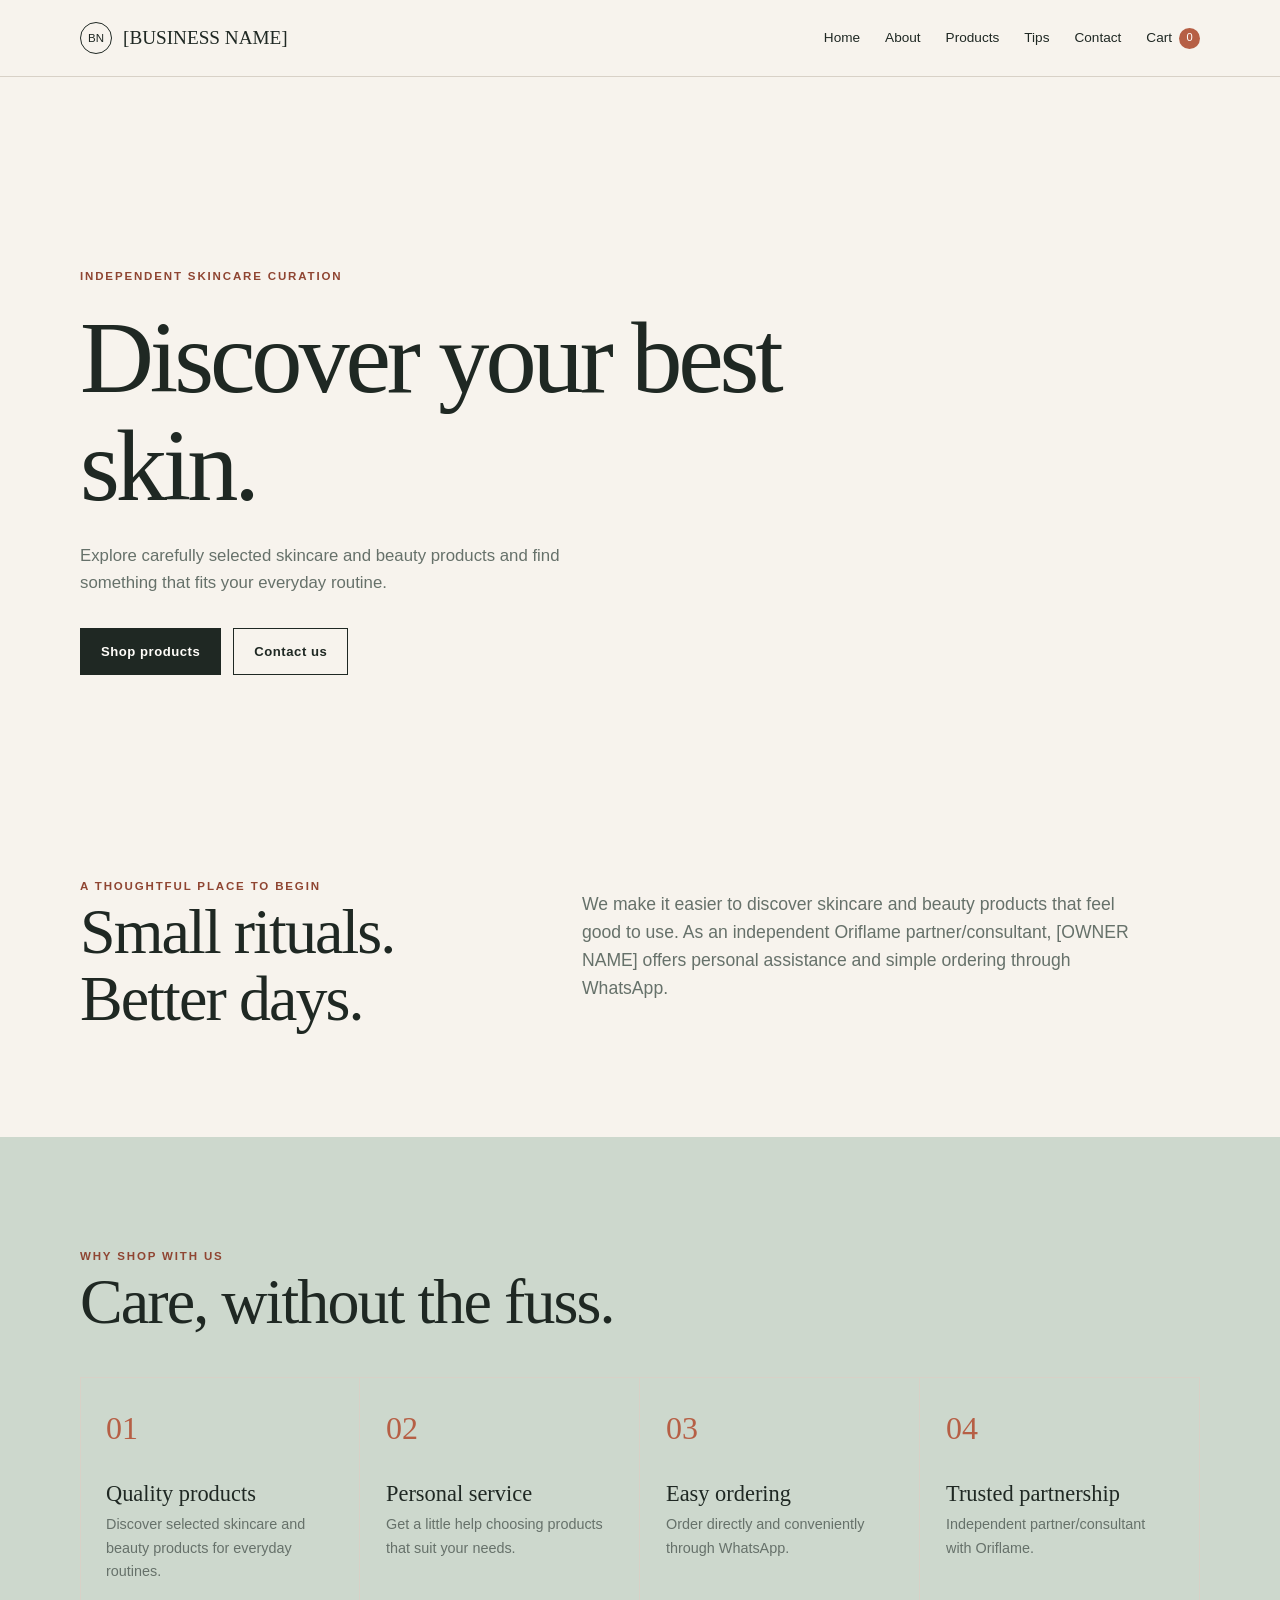
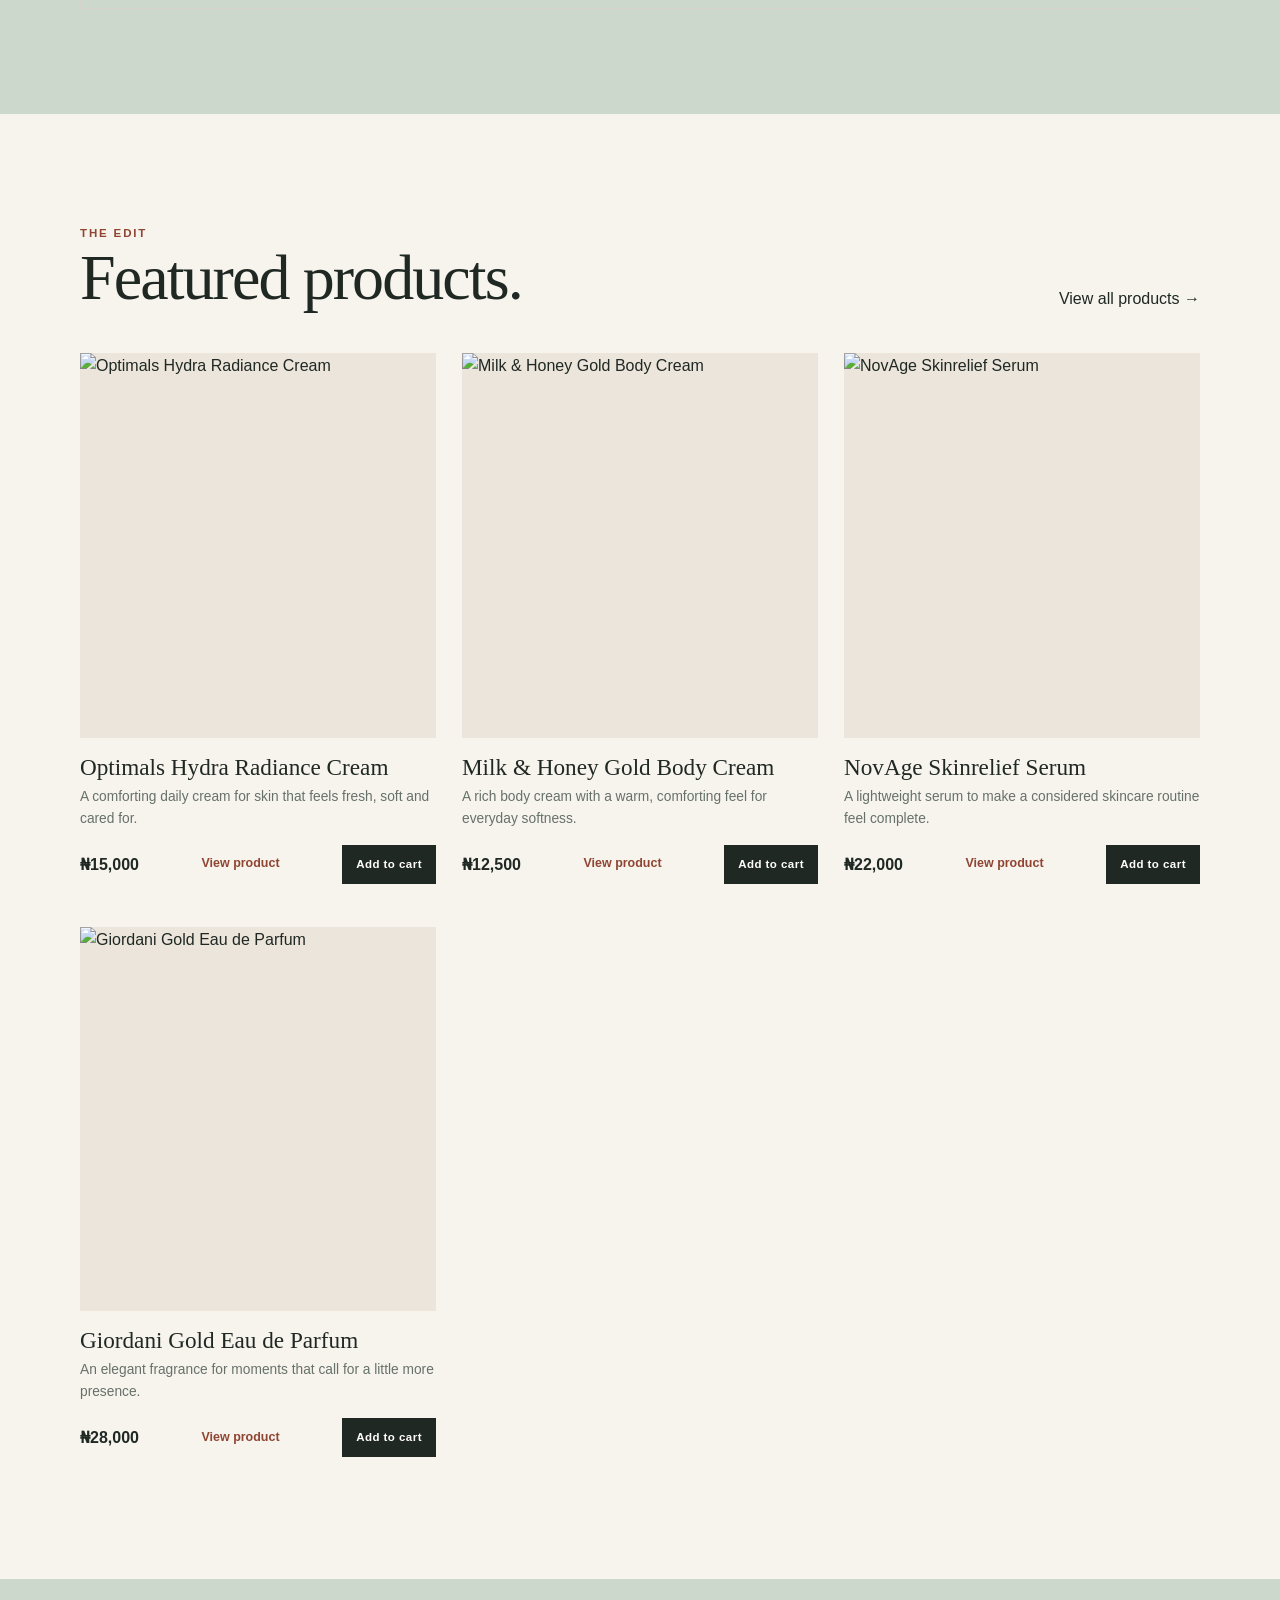
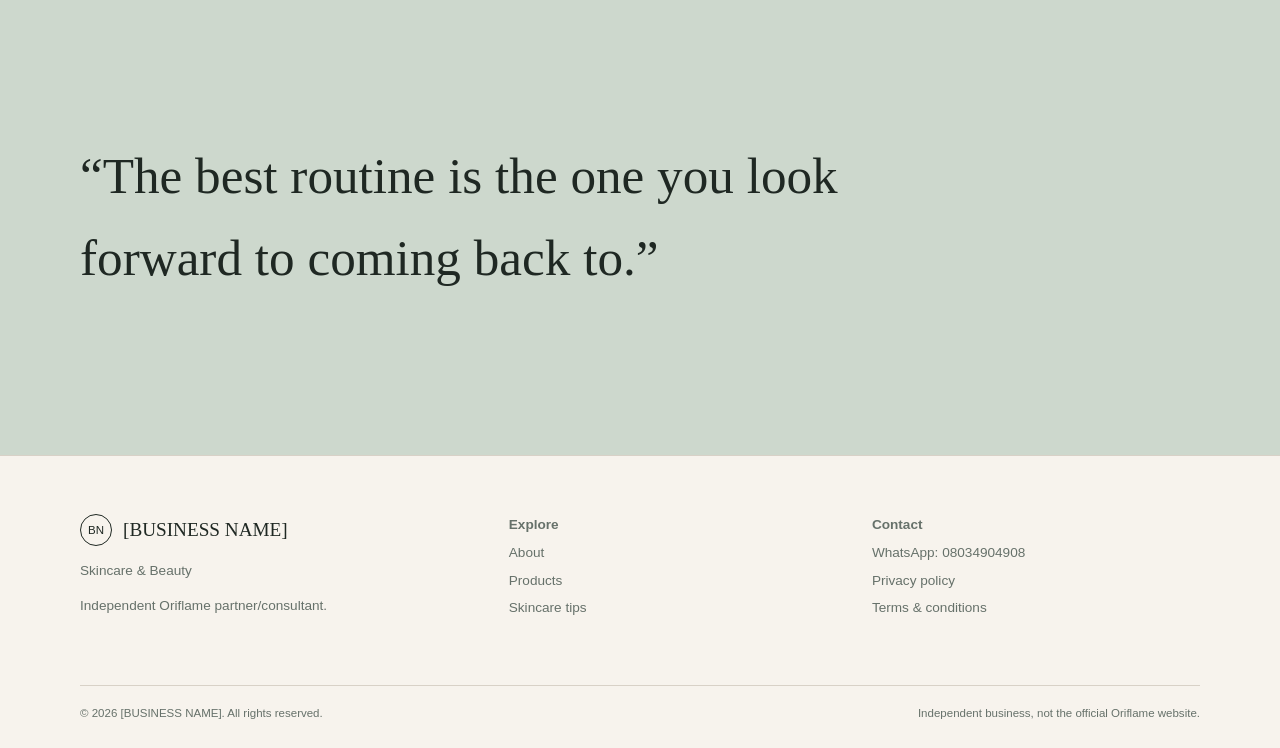
==== index.html @ ef8a7ad8 "Add files via upload" ====
<!doctype html><html lang="en"><head><meta charset="utf-8"><meta name="viewport" content="width=device-width, initial-scale=1"><title>[BUSINESS NAME] | Skincare & Beauty</title><meta name="description" content="Explore selected skincare and beauty products from [BUSINESS NAME], an independent Oriflame partner/consultant."><meta property="og:title" content="[BUSINESS NAME] | Skincare & Beauty"><link rel="stylesheet" href="css/style.css"></head><body><header class="site-header"><div class="container nav"><a class="logo" href="index.html"><span class="logo-mark">BN</span><span>[BUSINESS NAME]</span></a><button class="menu-toggle" aria-label="Open menu">☰</button><nav class="nav-links"><a href="index.html">Home</a><a href="about.html">About</a><a href="products.html">Products</a><a href="skincare-tips.html">Tips</a><a href="contact.html">Contact</a><a class="cart-link" href="cart.html">Cart <span class="cart-count">0</span></a></nav></div></header><main><section class="hero"><div class="container hero-content reveal"><span class="eyebrow">Independent skincare curation</span><h1>Discover your best skin.</h1><p class="lead">Explore carefully selected skincare and beauty products and find something that fits your everyday routine.</p><div class="hero-actions"><a class="button" href="products.html">Shop products</a><a class="button secondary" href="contact.html">Contact us</a></div></div></section><section class="section"><div class="container intro-grid"><div><span class="eyebrow">A thoughtful place to begin</span><h2>Small rituals. Better days.</h2></div><p>We make it easier to discover skincare and beauty products that feel good to use. As an independent Oriflame partner/consultant, [OWNER NAME] offers personal assistance and simple ordering through WhatsApp.</p></div></section><section class="section band"><div class="container"><div class="section-head"><div><span class="eyebrow">Why shop with us</span><h2>Care, without the fuss.</h2></div></div><div class="feature-grid"><div class="feature"><span class="feature-number">01</span><h3>Quality products</h3><p>Discover selected skincare and beauty products for everyday routines.</p></div><div class="feature"><span class="feature-number">02</span><h3>Personal service</h3><p>Get a little help choosing products that suit your needs.</p></div><div class="feature"><span class="feature-number">03</span><h3>Easy ordering</h3><p>Order directly and conveniently through WhatsApp.</p></div><div class="feature"><span class="feature-number">04</span><h3>Trusted partnership</h3><p>Independent partner/consultant with Oriflame.</p></div></div></div></section><section class="section"><div class="container"><div class="section-head"><div><span class="eyebrow">The edit</span><h2>Featured products.</h2></div><a class="text-link" href="products.html">View all products →</a></div><div id="featured-products" class="product-grid"></div></div></section><section class="section band"><div class="container"><p class="quote">“The best routine is the one you look forward to coming back to.”</p></div></section></main><footer class="site-footer"><div class="container footer-grid"><div><a class="logo" href="index.html"><span class="logo-mark">BN</span><span>[BUSINESS NAME]</span></a><p>Skincare & Beauty</p><p>Independent Oriflame partner/consultant.</p></div><div class="footer-links"><strong>Explore</strong><a href="about.html">About</a><a href="products.html">Products</a><a href="skincare-tips.html">Skincare tips</a></div><div class="footer-links"><strong>Contact</strong><a href="contact.html">WhatsApp: 08034904908</a><a href="privacy.html">Privacy policy</a><a href="terms.html">Terms & conditions</a></div></div><div class="container footer-bottom"><span>© 2026 [BUSINESS NAME]. All rights reserved.</span><span>Independent business, not the official Oriflame website.</span></div></footer><script src="js/products.js"></script><script src="js/main.js"></script><script>document.getElementById('featured-products').innerHTML = products.filter(product => product.featured).map(renderProductCard).join('');</script></body></html>
---- css/style.css ----
:root {
  --paper: #f7f3ed;
  --paper-deep: #ece5db;
  --ink: #1f2823;
  --muted: #66716a;
  --line: #d8d1c7;
  --accent: #b65f45;
  --accent-dark: #8f4532;
  --sage: #cdd8cd;
  --white: #fffdf9;
  --serif: Georgia, 'Times New Roman', serif;
  --sans: 'Trebuchet MS', Arial, sans-serif;
}

* { box-sizing: border-box; }
html { scroll-behavior: smooth; }
body { margin: 0; color: var(--ink); background: var(--paper); font-family: var(--sans); line-height: 1.6; }
img { display: block; max-width: 100%; }
a { color: inherit; text-decoration: none; }
button, input, select, textarea { font: inherit; }
button { cursor: pointer; }
.container { width: min(1120px, calc(100% - 40px)); margin: 0 auto; }
.eyebrow { color: var(--accent-dark); font-size: .72rem; font-weight: 700; letter-spacing: .16em; text-transform: uppercase; }
h1, h2, h3 { margin: 0; font-family: var(--serif); font-weight: 400; line-height: 1.05; }
h1 { font-size: clamp(3.5rem, 8vw, 7.25rem); letter-spacing: -.04em; }
h2 { font-size: clamp(2.3rem, 5vw, 4.5rem); letter-spacing: -.03em; }
h3 { font-size: 1.7rem; }
.lead { max-width: 540px; color: var(--muted); font-size: 1.05rem; }
.site-header { position: sticky; top: 0; z-index: 20; border-bottom: 1px solid var(--line); background: rgba(247,243,237,.94); backdrop-filter: blur(12px); }
.nav { display: flex; align-items: center; justify-content: space-between; min-height: 76px; gap: 20px; }
.logo { display: flex; align-items: center; gap: 11px; font-family: var(--serif); font-size: 1.2rem; }
.logo-mark { display: grid; place-items: center; width: 32px; height: 32px; border: 1px solid var(--ink); border-radius: 50%; font-family: var(--sans); font-size: .72rem; }
.nav-links { display: flex; align-items: center; gap: 25px; font-size: .85rem; }
.nav-links a:hover, .text-link:hover { color: var(--accent-dark); }
.cart-link { display: inline-flex; align-items: center; gap: 7px; }
.cart-count { display: grid; place-items: center; width: 21px; height: 21px; border-radius: 50%; background: var(--accent); color: white; font-size: .7rem; }
.menu-toggle { display: none; border: 0; background: none; font-size: 1.5rem; }
.button { display: inline-flex; align-items: center; justify-content: center; border: 1px solid var(--ink); padding: 12px 20px; background: var(--ink); color: var(--white); font-size: .82rem; font-weight: 700; letter-spacing: .04em; transition: .2s ease; }
.button:hover { background: var(--accent-dark); border-color: var(--accent-dark); transform: translateY(-2px); }
.button.secondary { background: transparent; color: var(--ink); }
.button.secondary:hover { background: var(--ink); color: var(--white); }
.button.small { padding: 9px 13px; font-size: .72rem; }
.button:disabled { opacity: .45; cursor: not-allowed; transform: none; }
.hero { min-height: 690px; display: grid; align-items: end; background: linear-gradient(90deg, rgba(247,243,237,.98) 0%, rgba(247,243,237,.77) 43%, rgba(247,243,237,.08) 100%), url('https://images.unsplash.com/photo-1556229010-6c3f2c9ca5f8?auto=format&fit=crop&w=1800&q=85') center/cover; }
.hero-content { padding: 110px 0 92px; }
.hero h1 { max-width: 720px; margin: 17px 0 24px; }
.hero-actions { display: flex; gap: 12px; margin-top: 31px; }
.section { padding: 105px 0; }
.section-head { display: flex; align-items: end; justify-content: space-between; gap: 30px; margin-bottom: 42px; }
.section-head h2 { max-width: 600px; }
.intro-grid { display: grid; grid-template-columns: .8fr 1.2fr; gap: 90px; align-items: start; }
.intro-grid p { max-width: 570px; color: var(--muted); font-size: 1.1rem; }
.feature-grid { display: grid; grid-template-columns: repeat(4, 1fr); gap: 1px; border-top: 1px solid var(--line); border-left: 1px solid var(--line); }
.feature { min-height: 210px; padding: 25px; border-right: 1px solid var(--line); border-bottom: 1px solid var(--line); }
.feature-number { color: var(--accent); font-family: var(--serif); font-size: 2rem; }
.feature h3 { margin: 28px 0 8px; font-size: 1.4rem; }
.feature p { margin: 0; color: var(--muted); font-size: .9rem; }
.product-grid { display: grid; grid-template-columns: repeat(3, 1fr); gap: 26px; }
.product-card { position: relative; }
.product-image { display: block; aspect-ratio: 1 / 1.08; overflow: hidden; background: var(--paper-deep); }
.product-image img { width: 100%; height: 100%; object-fit: cover; transition: transform .5s ease; }
.product-card:hover .product-image img { transform: scale(1.04); }
.product-info { padding: 17px 0; }
.product-info h3 { font-size: 1.45rem; }
.product-desc { min-height: 48px; margin: 7px 0 11px; color: var(--muted); font-size: .86rem; }
.price { font-weight: 700; }
.product-actions { display: flex; align-items: center; justify-content: space-between; gap: 10px; }
.product-actions .text-link { color: var(--accent-dark); font-size: .78rem; font-weight: 700; }
.band { background: var(--sage); }
.quote { max-width: 760px; font-family: var(--serif); font-size: clamp(2rem, 4vw, 3.5rem); }
.page-hero { padding: 92px 0 70px; background: var(--paper-deep); }
.page-hero h1 { font-size: clamp(3rem, 7vw, 6rem); margin-top: 15px; }
.filters { display: flex; flex-wrap: wrap; align-items: center; gap: 9px; margin-bottom: 34px; }
.filter { border: 1px solid var(--line); padding: 9px 14px; background: transparent; color: var(--muted); font-size: .77rem; }
.filter.active, .filter:hover { border-color: var(--ink); background: var(--ink); color: var(--white); }
.search { width: 230px; margin-left: auto; border: 1px solid var(--line); padding: 10px 13px; background: var(--white); color: var(--ink); }
.detail { display: grid; grid-template-columns: 1fr 1fr; gap: 72px; padding: 75px 0 110px; }
.detail-main-image { aspect-ratio: 1 / 1; background: var(--paper-deep); object-fit: cover; width: 100%; }
.detail-info h1 { margin: 13px 0 16px; font-size: clamp(2.7rem, 5vw, 5rem); }
.detail-info .price { font-size: 1.2rem; }
.detail-copy { margin: 28px 0; color: var(--muted); }
.detail-list { padding: 17px 0; border-top: 1px solid var(--line); }
.detail-list strong { display: block; margin-bottom: 4px; }
.detail-list span { color: var(--muted); }
.quantity { display: inline-flex; align-items: center; border: 1px solid var(--line); margin-right: 10px; }
.quantity button { width: 36px; height: 42px; border: 0; background: transparent; font-size: 1.2rem; }
.quantity span { min-width: 28px; text-align: center; }
.cart-layout { display: grid; grid-template-columns: 1.4fr .6fr; gap: 70px; padding: 60px 0 110px; }
.cart-row { display: grid; grid-template-columns: 76px 1fr auto auto; align-items: center; gap: 18px; padding: 18px 0; border-bottom: 1px solid var(--line); }
.cart-row img { width: 76px; height: 76px; object-fit: cover; background: var(--paper-deep); }
.cart-row h3 { font-size: 1.25rem; }
.cart-row p { margin: 3px 0 0; color: var(--muted); font-size: .82rem; }
.remove { border: 0; background: none; color: var(--accent-dark); font-size: .78rem; }
.summary { align-self: start; padding: 25px; background: var(--white); }
.summary h3 { margin-bottom: 22px; }
.summary-line { display: flex; justify-content: space-between; padding: 11px 0; border-bottom: 1px solid var(--line); }
.summary-total { display: flex; justify-content: space-between; padding: 19px 0; font-weight: 700; }
.form-grid { display: grid; grid-template-columns: 1fr 1fr; gap: 18px; }
.field { display: flex; flex-direction: column; gap: 6px; }
.field.full { grid-column: 1 / -1; }
.field label { font-size: .78rem; font-weight: 700; }
.field input, .field textarea, .field select { width: 100%; border: 1px solid var(--line); padding: 12px; background: var(--white); color: var(--ink); }
.field textarea { min-height: 100px; resize: vertical; }
.notice { margin: 20px 0; padding: 14px 16px; background: #f2ddd4; color: #713729; font-size: .85rem; }
.article-grid { display: grid; grid-template-columns: repeat(3, 1fr); gap: 28px; }
.article img { aspect-ratio: 1.35; width: 100%; object-fit: cover; }
.article h3 { margin: 16px 0 7px; }
.article p { margin: 0 0 12px; color: var(--muted); font-size: .9rem; }
.prose { max-width: 760px; padding: 60px 0 100px; }
.prose h2 { margin: 44px 0 13px; font-size: 2.2rem; }
.prose p, .prose li { color: var(--muted); }
.contact-grid { display: grid; grid-template-columns: .8fr 1.2fr; gap: 90px; padding: 70px 0 110px; }
.contact-item { padding: 22px 0; border-bottom: 1px solid var(--line); }
.contact-item strong { display: block; font-family: var(--serif); font-size: 1.4rem; }
.contact-item span { color: var(--muted); }
.site-footer { padding: 58px 0 25px; border-top: 1px solid var(--line); }
.footer-grid { display: grid; grid-template-columns: 1.2fr repeat(2, 1fr); gap: 35px; }
.footer-grid p, .footer-links { color: var(--muted); font-size: .85rem; }
.footer-links a { display: block; margin: 6px 0; }
.footer-bottom { display: flex; justify-content: space-between; gap: 20px; margin-top: 55px; padding-top: 18px; border-top: 1px solid var(--line); color: var(--muted); font-size: .72rem; }
.empty { padding: 40px 0; color: var(--muted); }
.reveal { animation: rise .7s ease both; }
@keyframes rise { from { opacity: 0; transform: translateY(14px); } to { opacity: 1; transform: none; } }
@media (max-width: 760px) {
  .container { width: min(100% - 28px, 600px); }
  .menu-toggle { display: block; }
  .nav-links { position: absolute; top: 76px; left: 0; right: 0; display: none; flex-direction: column; align-items: stretch; padding: 16px 20px 22px; background: var(--paper); border-bottom: 1px solid var(--line); }
  .nav-links.open { display: flex; }
  .nav-links a { padding: 7px 0; }
  h1 { font-size: 3.8rem; }
  .hero { min-height: 650px; background: linear-gradient(0deg, rgba(247,243,237,.98) 10%, rgba(247,243,237,.35) 72%), url('https://images.unsplash.com/photo-1556229010-6c3f2c9ca5f8?auto=format&fit=crop&w=1200&q=80') center/cover; }
  .hero-content { padding: 70px 0 55px; }
  .section { padding: 70px 0; }
  .section-head, .intro-grid, .contact-grid, .detail, .cart-layout { display: block; }
  .section-head h2 { margin-bottom: 20px; }
  .feature-grid { grid-template-columns: 1fr 1fr; }
  .feature { min-height: 190px; padding: 18px; }
  .product-grid, .article-grid { grid-template-columns: 1fr 1fr; gap: 18px 12px; }
  .product-info h3 { font-size: 1.15rem; }
  .product-desc { min-height: 0; }
  .search { width: 100%; margin-left: 0; order: -1; }
  .detail-info { padding-top: 35px; }
  .cart-layout .summary { margin-top: 35px; }
  .cart-row { grid-template-columns: 58px 1fr auto; gap: 10px; }
  .cart-row img { width: 58px; height: 58px; }
  .cart-row .quantity { grid-column: 2; }
  .cart-row .row-total { grid-column: 3; grid-row: 1 / span 2; }
  .form-grid { grid-template-columns: 1fr; }
  .field.full { grid-column: auto; }
  .footer-grid { grid-template-columns: 1fr 1fr; }
  .footer-grid > :first-child { grid-column: 1 / -1; }
  .footer-bottom { display: block; }
  .footer-bottom span { display: block; margin-top: 8px; }
}
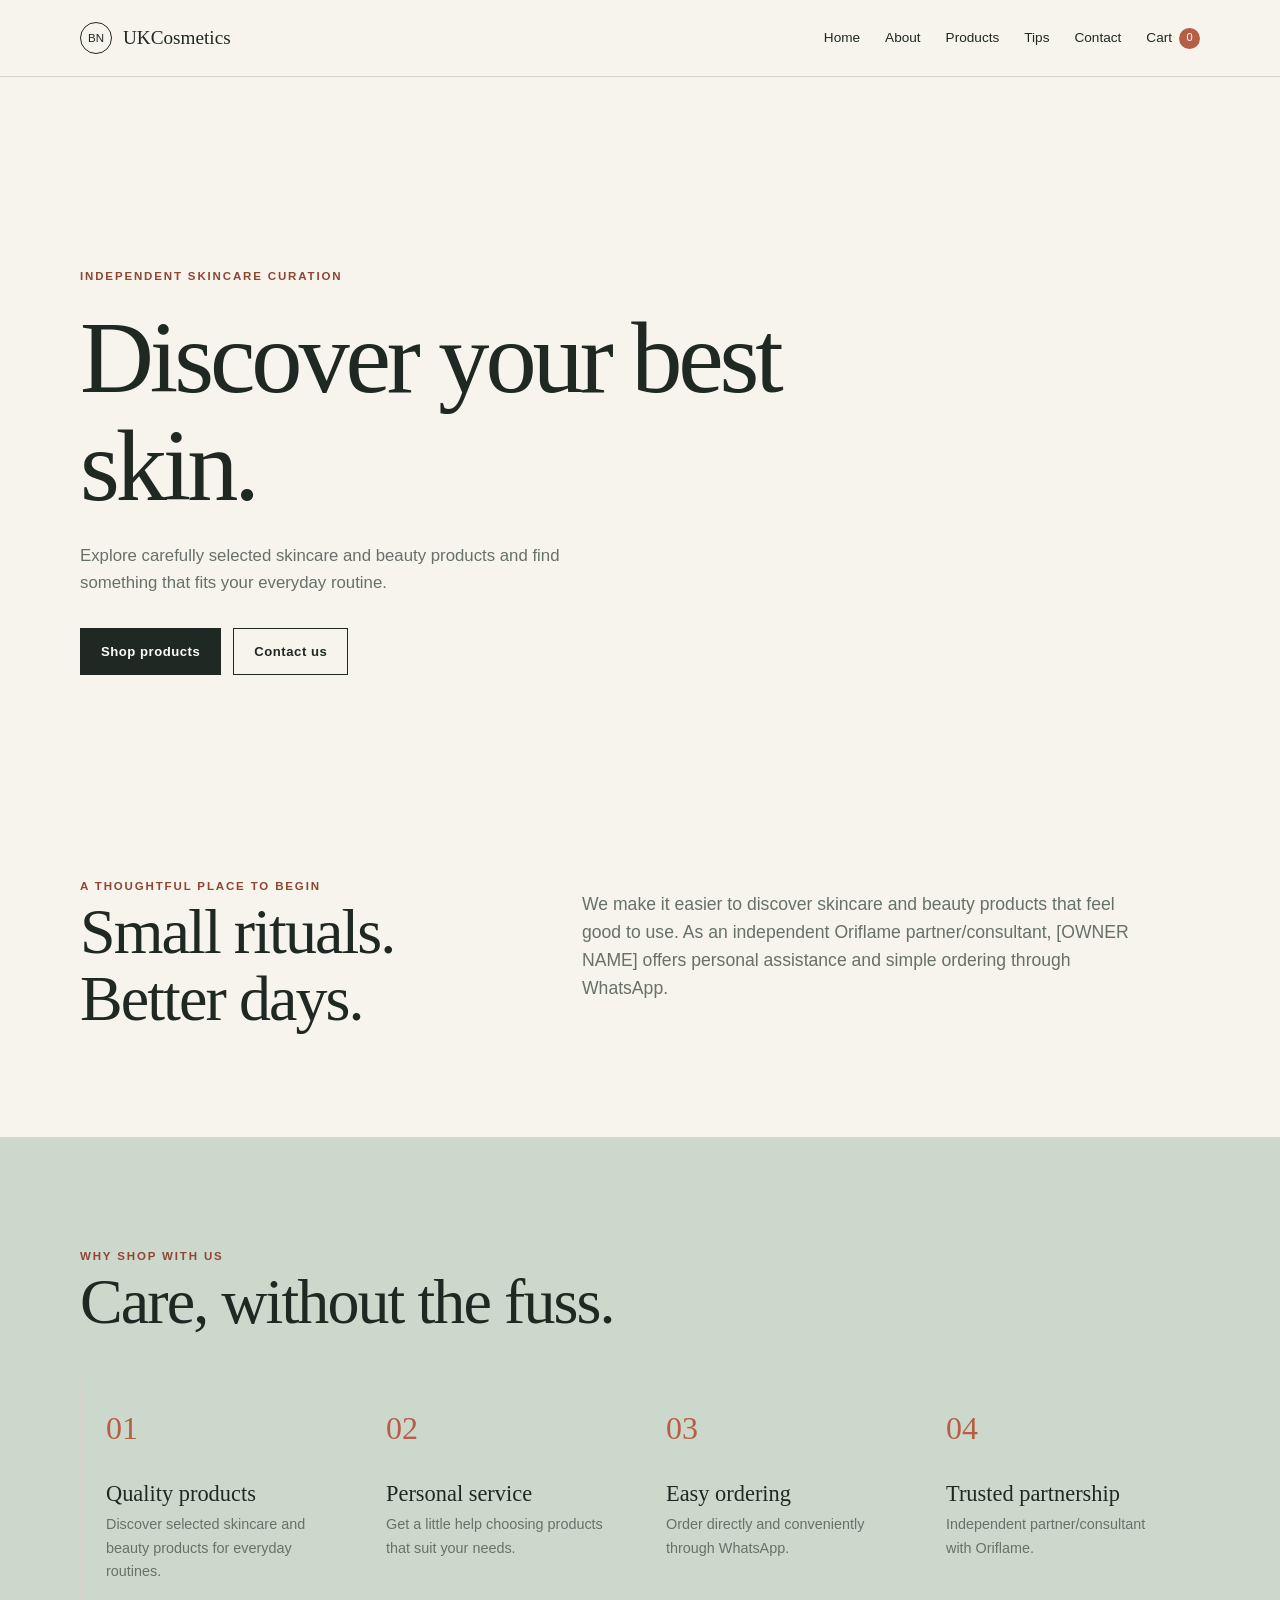
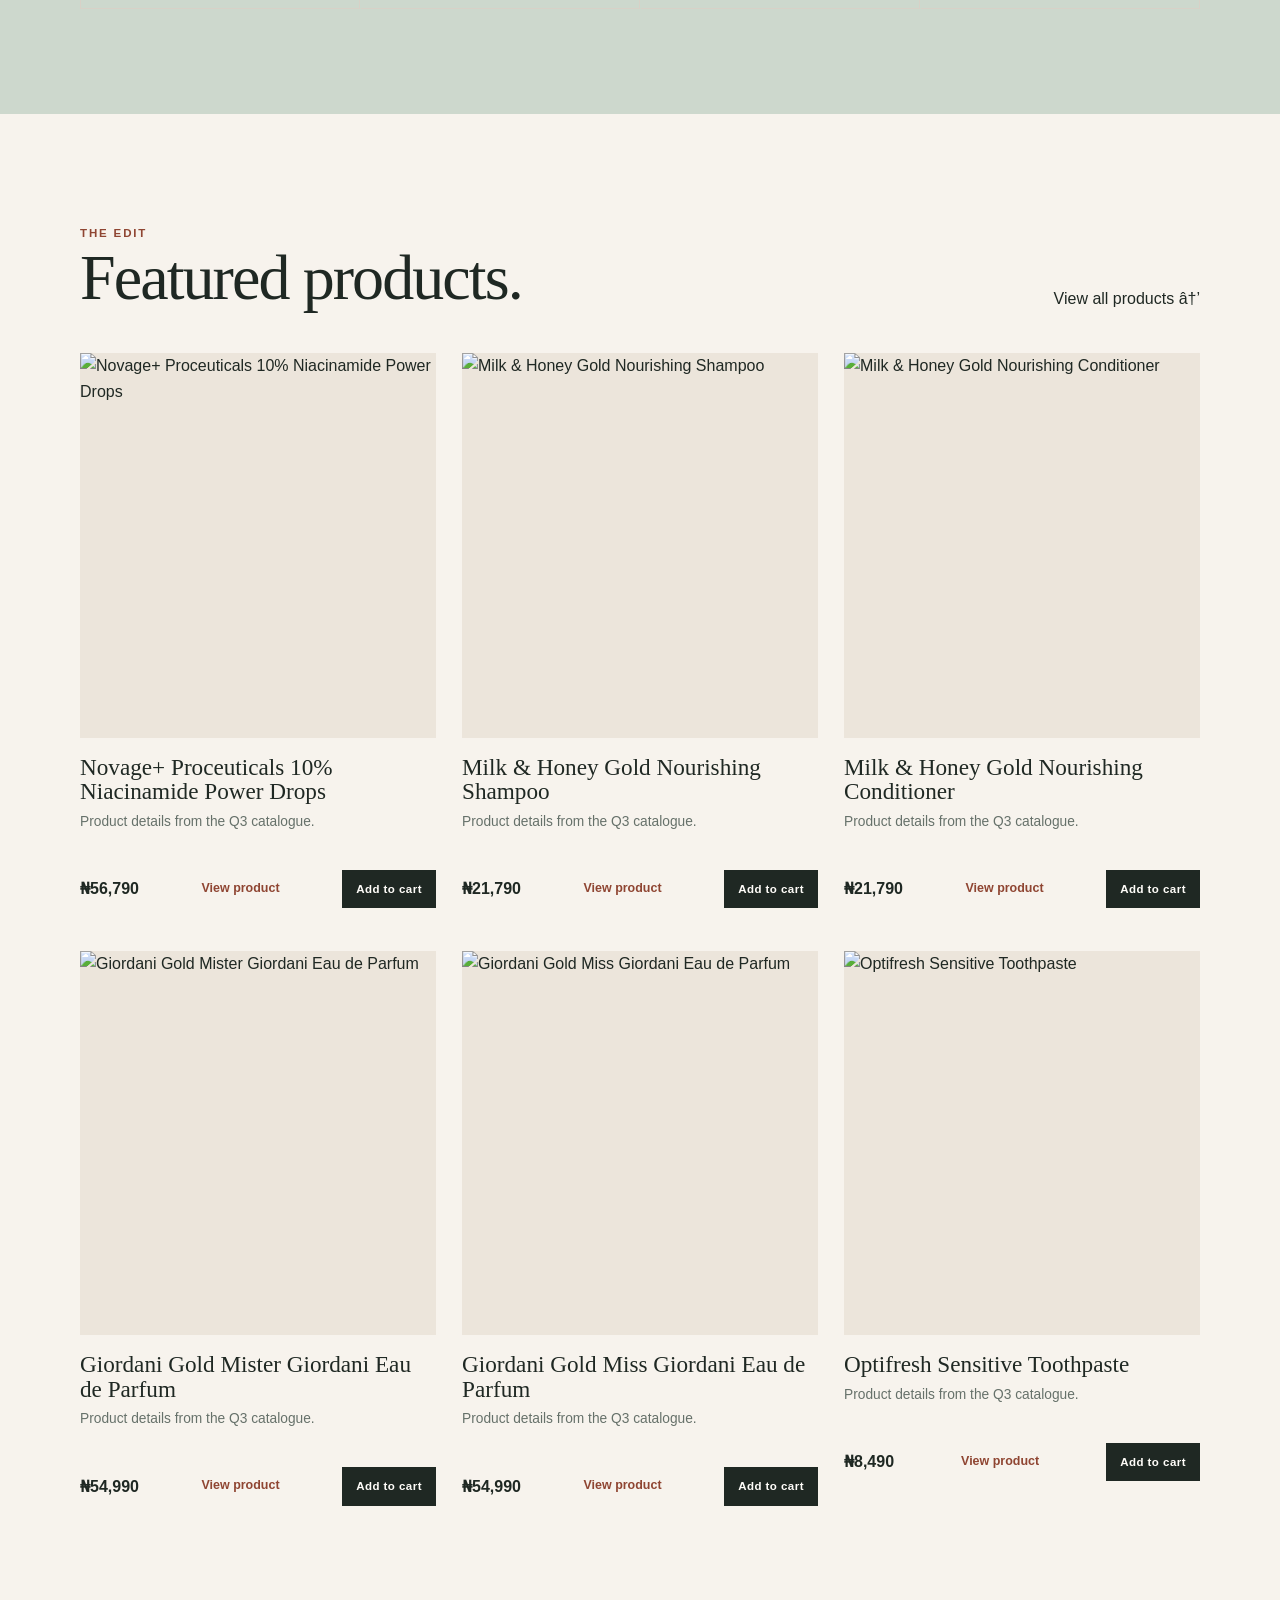
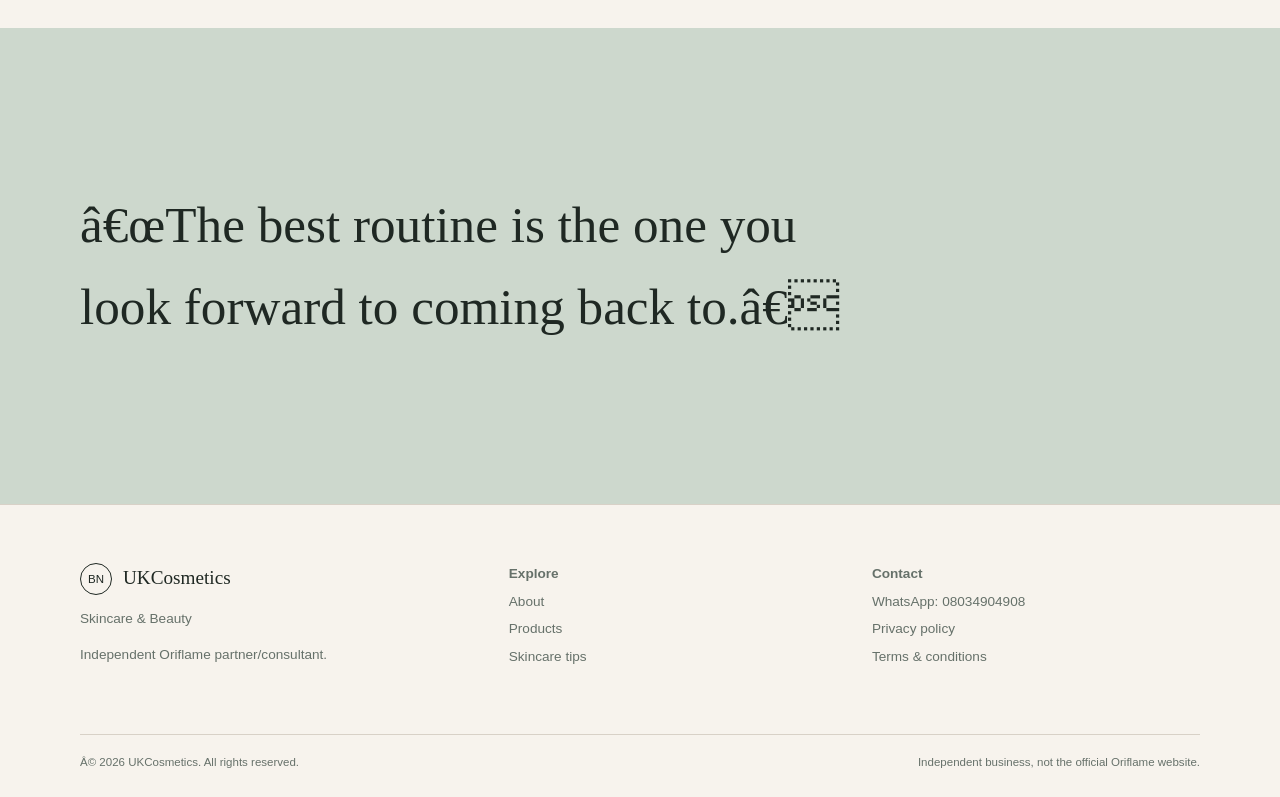
==== commit f8870bc8: "Add files via upload" ====
--- a/index.html
+++ b/index.html
@@ -1 +1 @@
-<!doctype html><html lang="en"><head><meta charset="utf-8"><meta name="viewport" content="width=device-width, initial-scale=1"><title>[BUSINESS NAME] | Skincare & Beauty</title><meta name="description" content="Explore selected skincare and beauty products from [BUSINESS NAME], an independent Oriflame partner/consultant."><meta property="og:title" content="[BUSINESS NAME] | Skincare & Beauty"><link rel="stylesheet" href="css/style.css"></head><body><header class="site-header"><div class="container nav"><a class="logo" href="index.html"><span class="logo-mark">BN</span><span>[BUSINESS NAME]</span></a><button class="menu-toggle" aria-label="Open menu">☰</button><nav class="nav-links"><a href="index.html">Home</a><a href="about.html">About</a><a href="products.html">Products</a><a href="skincare-tips.html">Tips</a><a href="contact.html">Contact</a><a class="cart-link" href="cart.html">Cart <span class="cart-count">0</span></a></nav></div></header><main><section class="hero"><div class="container hero-content reveal"><span class="eyebrow">Independent skincare curation</span><h1>Discover your best skin.</h1><p class="lead">Explore carefully selected skincare and beauty products and find something that fits your everyday routine.</p><div class="hero-actions"><a class="button" href="products.html">Shop products</a><a class="button secondary" href="contact.html">Contact us</a></div></div></section><section class="section"><div class="container intro-grid"><div><span class="eyebrow">A thoughtful place to begin</span><h2>Small rituals. Better days.</h2></div><p>We make it easier to discover skincare and beauty products that feel good to use. As an independent Oriflame partner/consultant, [OWNER NAME] offers personal assistance and simple ordering through WhatsApp.</p></div></section><section class="section band"><div class="container"><div class="section-head"><div><span class="eyebrow">Why shop with us</span><h2>Care, without the fuss.</h2></div></div><div class="feature-grid"><div class="feature"><span class="feature-number">01</span><h3>Quality products</h3><p>Discover selected skincare and beauty products for everyday routines.</p></div><div class="feature"><span class="feature-number">02</span><h3>Personal service</h3><p>Get a little help choosing products that suit your needs.</p></div><div class="feature"><span class="feature-number">03</span><h3>Easy ordering</h3><p>Order directly and conveniently through WhatsApp.</p></div><div class="feature"><span class="feature-number">04</span><h3>Trusted partnership</h3><p>Independent partner/consultant with Oriflame.</p></div></div></div></section><section class="section"><div class="container"><div class="section-head"><div><span class="eyebrow">The edit</span><h2>Featured products.</h2></div><a class="text-link" href="products.html">View all products →</a></div><div id="featured-products" class="product-grid"></div></div></section><section class="section band"><div class="container"><p class="quote">“The best routine is the one you look forward to coming back to.”</p></div></section></main><footer class="site-footer"><div class="container footer-grid"><div><a class="logo" href="index.html"><span class="logo-mark">BN</span><span>[BUSINESS NAME]</span></a><p>Skincare & Beauty</p><p>Independent Oriflame partner/consultant.</p></div><div class="footer-links"><strong>Explore</strong><a href="about.html">About</a><a href="products.html">Products</a><a href="skincare-tips.html">Skincare tips</a></div><div class="footer-links"><strong>Contact</strong><a href="contact.html">WhatsApp: 08034904908</a><a href="privacy.html">Privacy policy</a><a href="terms.html">Terms & conditions</a></div></div><div class="container footer-bottom"><span>© 2026 [BUSINESS NAME]. All rights reserved.</span><span>Independent business, not the official Oriflame website.</span></div></footer><script src="js/products.js"></script><script src="js/main.js"></script><script>document.getElementById('featured-products').innerHTML = products.filter(product => product.featured).map(renderProductCard).join('');</script></body></html>+﻿<!doctype html><html lang="en"><head><meta charset="utf-8"><meta name="viewport" content="width=device-width, initial-scale=1"><title>UKCosmetics | Skincare & Beauty</title><meta name="description" content="Explore selected skincare and beauty products from UKCosmetics, an independent Oriflame partner/consultant."><meta property="og:title" content="UKCosmetics | Skincare & Beauty"><link rel="stylesheet" href="css/style.css"></head><body><header class="site-header"><div class="container nav"><a class="logo" href="index.html"><span class="logo-mark">BN</span><span>UKCosmetics</span></a><button class="menu-toggle" aria-label="Open menu">â˜°</button><nav class="nav-links"><a href="index.html">Home</a><a href="about.html">About</a><a href="products.html">Products</a><a href="skincare-tips.html">Tips</a><a href="contact.html">Contact</a><a class="cart-link" href="cart.html">Cart <span class="cart-count">0</span></a></nav></div></header><main><section class="hero"><div class="container hero-content reveal"><span class="eyebrow">Independent skincare curation</span><h1>Discover your best skin.</h1><p class="lead">Explore carefully selected skincare and beauty products and find something that fits your everyday routine.</p><div class="hero-actions"><a class="button" href="products.html">Shop products</a><a class="button secondary" href="contact.html">Contact us</a></div></div></section><section class="section"><div class="container intro-grid"><div><span class="eyebrow">A thoughtful place to begin</span><h2>Small rituals. Better days.</h2></div><p>We make it easier to discover skincare and beauty products that feel good to use. As an independent Oriflame partner/consultant, [OWNER NAME] offers personal assistance and simple ordering through WhatsApp.</p></div></section><section class="section band"><div class="container"><div class="section-head"><div><span class="eyebrow">Why shop with us</span><h2>Care, without the fuss.</h2></div></div><div class="feature-grid"><div class="feature"><span class="feature-number">01</span><h3>Quality products</h3><p>Discover selected skincare and beauty products for everyday routines.</p></div><div class="feature"><span class="feature-number">02</span><h3>Personal service</h3><p>Get a little help choosing products that suit your needs.</p></div><div class="feature"><span class="feature-number">03</span><h3>Easy ordering</h3><p>Order directly and conveniently through WhatsApp.</p></div><div class="feature"><span class="feature-number">04</span><h3>Trusted partnership</h3><p>Independent partner/consultant with Oriflame.</p></div></div></div></section><section class="section"><div class="container"><div class="section-head"><div><span class="eyebrow">The edit</span><h2>Featured products.</h2></div><a class="text-link" href="products.html">View all products â†’</a></div><div id="featured-products" class="product-grid"></div></div></section><section class="section band"><div class="container"><p class="quote">â€œThe best routine is the one you look forward to coming back to.â€</p></div></section></main><footer class="site-footer"><div class="container footer-grid"><div><a class="logo" href="index.html"><span class="logo-mark">BN</span><span>UKCosmetics</span></a><p>Skincare & Beauty</p><p>Independent Oriflame partner/consultant.</p></div><div class="footer-links"><strong>Explore</strong><a href="about.html">About</a><a href="products.html">Products</a><a href="skincare-tips.html">Skincare tips</a></div><div class="footer-links"><strong>Contact</strong><a href="contact.html">WhatsApp: 08034904908</a><a href="privacy.html">Privacy policy</a><a href="terms.html">Terms & conditions</a></div></div><div class="container footer-bottom"><span>Â© 2026 UKCosmetics. All rights reserved.</span><span>Independent business, not the official Oriflame website.</span></div></footer><script src="js/products.js"></script><script src="js/main.js"></script><script>document.getElementById('featured-products').innerHTML = products.filter(product => product.featured).map(renderProductCard).join('');</script></body></html>
